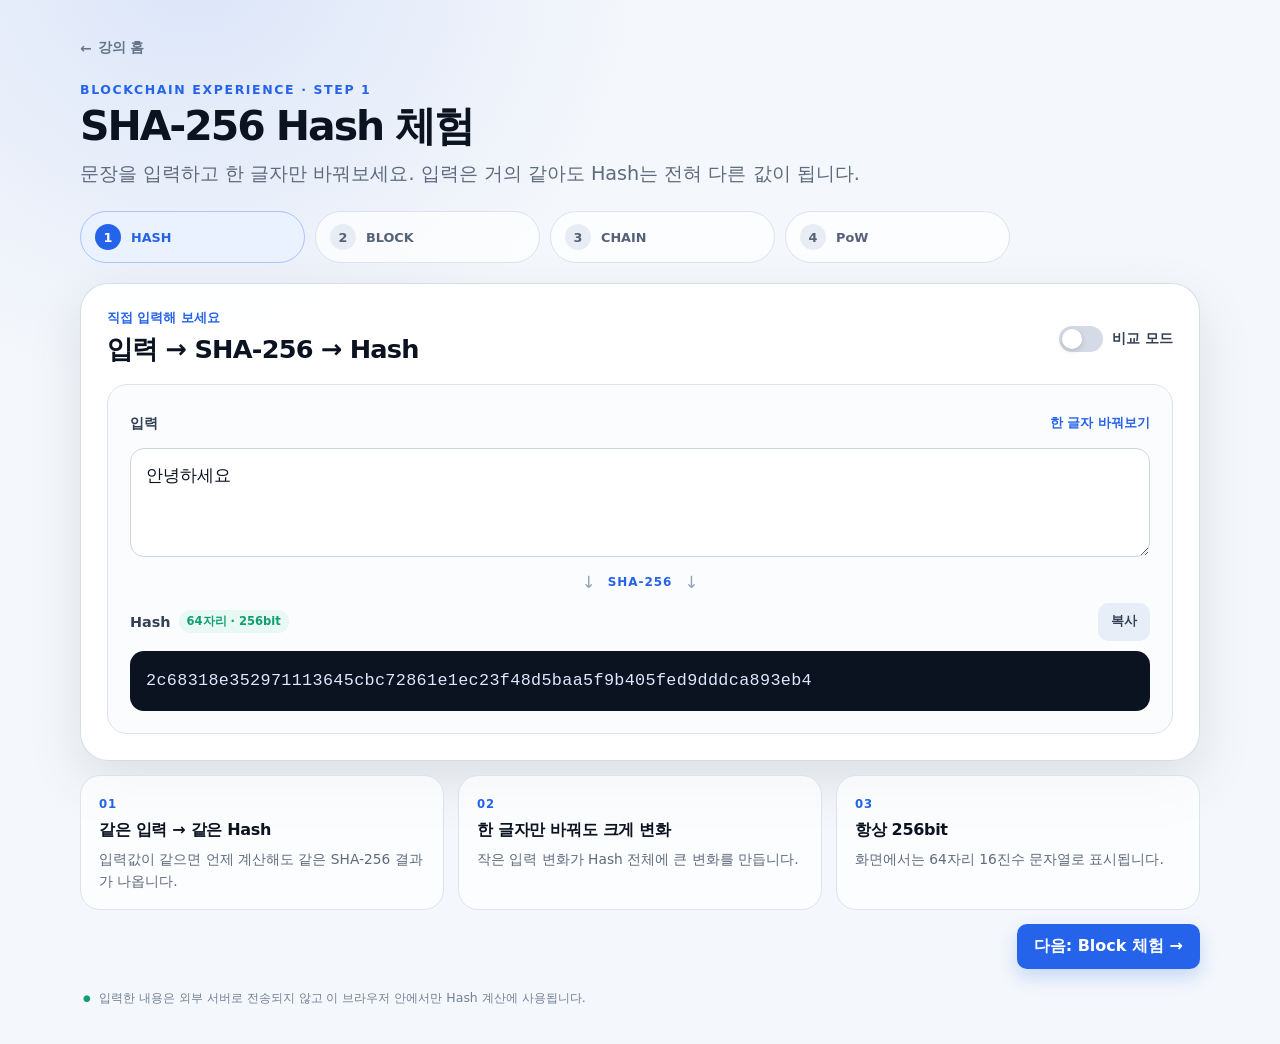
==== experience/index.html @ 09d344ed "강의 허브 초기 커밋 강의 현장에서 QR로 접속하는 인터랙티브 강의 허브.  - Home: Hero + 직접 체험하기 / 강의자료 보기 + 오늘의 핵심 질문 3개 - experie" ====
<!doctype html>
<html lang="ko">
<head>
  <meta charset="utf-8" />
  <meta name="viewport" content="width=device-width, initial-scale=1" />
  <meta name="theme-color" content="#0b1220" />
  <title>블록체인 체험 · Hash, Block, Chain, Proof of Work</title>
  <meta name="description" content="SHA-256 Hash, Block, Chain, Proof of Work를 직접 조작하며 블록체인의 핵심 개념을 체험하는 강의용 도구" />
  <link rel="stylesheet" href="./styles.css" />
</head>
<body>
  <main class="page-shell">
    <a class="home-link" href="../index.html">
      <span aria-hidden="true">←</span> 강의 홈
    </a>

    <header class="hero">
      <div id="heroEyebrow" class="eyebrow">BLOCKCHAIN EXPERIENCE · STEP 2</div>
      <h1 id="heroTitle">Block 체험</h1>
      <p id="heroCopy" class="hero-copy">여러 기록을 하나의 Block으로 묶어봅니다. 거래 한 건만 바꿔도 Block Hash 전체가 달라집니다.</p>

      <nav class="learning-path" aria-label="블록체인 체험 단계">
        <button class="step available" type="button" data-step="hash" aria-label="1단계 Hash 체험으로 이동">
          <span>1</span><strong>HASH</strong>
        </button>
        <button class="step active available" type="button" data-step="block" aria-current="step" aria-label="2단계 Block 체험">
          <span>2</span><strong>BLOCK</strong>
        </button>
        <button class="step available" type="button" data-step="chain" aria-label="3단계 Chain 체험으로 이동"><span>3</span><strong>CHAIN</strong></button>
        <button class="step available" type="button" data-step="pow" aria-label="4단계 Proof of Work 체험으로 이동"><span>4</span><strong>PoW</strong></button>
      </nav>
    </header>

    <section id="hashExperience" class="experience hidden" aria-hidden="true">
      <section class="tool-card" aria-labelledby="hash-tool-title">
        <div class="tool-toolbar">
          <div>
            <p class="section-kicker">직접 입력해 보세요</p>
            <h2 id="hash-tool-title">입력 → SHA-256 → Hash</h2>
          </div>
          <label class="mode-toggle">
            <input id="compareToggle" type="checkbox" />
            <span class="toggle-ui" aria-hidden="true"></span>
            <span>비교 모드</span>
          </label>
        </div>

        <div id="singleMode" class="mode-panel">
          <article class="hash-panel">
            <div class="field-heading">
              <label for="inputA">입력</label>
              <button id="changeOneChar" class="text-button" type="button">한 글자 바꿔보기</button>
            </div>
            <textarea id="inputA" rows="3" spellcheck="false" autocomplete="off">안녕하세요</textarea>

            <div class="flow-arrow" aria-hidden="true">↓ <span>SHA-256</span> ↓</div>

            <div class="hash-heading">
              <div>
                <span class="label">Hash</span>
                <span class="length-badge">64자리 · 256bit</span>
              </div>
              <button class="copy-button" type="button" data-copy-target="hashA" aria-label="Hash 복사하기">복사</button>
            </div>
            <output id="hashA" class="hash-output" aria-live="polite"></output>
          </article>
        </div>

        <div id="compareMode" class="mode-panel hidden" aria-hidden="true">
          <div class="compare-grid">
            <article class="hash-panel compact-panel">
              <div class="field-heading"><label for="inputCompareA">입력 A</label></div>
              <textarea id="inputCompareA" rows="2" spellcheck="false" autocomplete="off">안녕하세요</textarea>
              <div class="hash-heading">
                <span class="label">Hash A</span>
                <button class="copy-button small" type="button" data-copy-target="hashCompareA">복사</button>
              </div>
              <output id="hashCompareA" class="hash-output small-output" aria-live="polite"></output>
            </article>

            <article class="hash-panel compact-panel">
              <div class="field-heading"><label for="inputCompareB">입력 B</label></div>
              <textarea id="inputCompareB" rows="2" spellcheck="false" autocomplete="off">안녕하세요!</textarea>
              <div class="hash-heading">
                <span class="label">Hash B</span>
                <button class="copy-button small" type="button" data-copy-target="hashCompareB">복사</button>
              </div>
              <output id="hashCompareB" class="hash-output small-output" aria-live="polite"></output>
            </article>
          </div>

          <div class="comparison-summary" aria-live="polite">
            <div class="summary-icon">≠</div>
            <div>
              <strong id="differenceTitle">Hash가 크게 달라졌습니다.</strong>
              <p id="differenceText">64자리 중 몇 자리가 달라졌는지 계산하고 있습니다.</p>
            </div>
          </div>
        </div>
      </section>

      <section class="lesson-grid" aria-label="Hash 핵심 포인트">
        <article>
          <span class="lesson-number">01</span>
          <h3>같은 입력 → 같은 Hash</h3>
          <p>입력값이 같으면 언제 계산해도 같은 SHA-256 결과가 나옵니다.</p>
        </article>
        <article>
          <span class="lesson-number">02</span>
          <h3>한 글자만 바꿔도 크게 변화</h3>
          <p>작은 입력 변화가 Hash 전체에 큰 변화를 만듭니다.</p>
        </article>
        <article>
          <span class="lesson-number">03</span>
          <h3>항상 256bit</h3>
          <p>화면에서는 64자리 16진수 문자열로 표시됩니다.</p>
        </article>
      </section>

      <div class="next-step-row">
        <button class="primary-button" type="button" data-step="block">다음: Block 체험 <span aria-hidden="true">→</span></button>
      </div>
    </section>

    <section id="blockExperience" class="experience" aria-hidden="false">
      <section class="tool-card block-tool" aria-labelledby="block-tool-title">
        <div class="tool-toolbar block-toolbar">
          <div>
            <p class="section-kicker">여러 기록이 하나의 묶음이 되는 것을 확인하세요</p>
            <h2 id="block-tool-title">여러 거래 기록 + Block 정보 → Block Hash</h2>
          </div>
          <button id="resetBlock" class="secondary-button" type="button">초기화</button>
        </div>

        <div class="block-layout">
          <article id="blockCard" class="block-card">
            <div class="block-card-header">
              <div>
                <span class="block-label">BLOCK</span>
                <h3>Block #1</h3>
              </div>
              <div id="blockChangeBadge" class="state-badge stable" aria-live="polite">현재 상태</div>
            </div>

            <div class="block-definition">
              <strong>이 네모 전체가 하나의 Block입니다.</strong>
              <span>여러 기록과 Block 정보가 한 묶음으로 들어 있습니다.</span>
            </div>

            <div class="block-section-heading">
              <div>
                <span class="block-section-kicker">DATA</span>
                <h4>이 Block에 포함된 거래 3건</h4>
              </div>
              <button id="changeAmount" class="text-button" type="button">3번 거래 1원 바꿔보기</button>
            </div>

            <div class="transaction-list" aria-label="Block에 포함된 거래 기록">
              <div class="transaction-row" data-transaction="1">
                <span class="transaction-index">01</span>
                <div class="transaction-route"><strong>철수</strong><span aria-hidden="true">→</span><strong>영희</strong></div>
                <label class="amount-field"><span class="sr-only">1번 거래 금액</span><input id="amount1" type="number" inputmode="numeric" min="0" step="1" value="10000" /><span>원</span></label>
              </div>
              <div class="transaction-row" data-transaction="2">
                <span class="transaction-index">02</span>
                <div class="transaction-route"><strong>영희</strong><span aria-hidden="true">→</span><strong>민수</strong></div>
                <label class="amount-field"><span class="sr-only">2번 거래 금액</span><input id="amount2" type="number" inputmode="numeric" min="0" step="1" value="3000" /><span>원</span></label>
              </div>
              <div class="transaction-row focus-transaction" data-transaction="3">
                <span class="transaction-index">03</span>
                <div class="transaction-route"><strong>민수</strong><span aria-hidden="true">→</span><strong>철수</strong></div>
                <label class="amount-field"><span class="sr-only">3번 거래 금액</span><input id="amount3" type="number" inputmode="numeric" min="0" step="1" value="5000" /><span>원</span></label>
              </div>
            </div>

            <div class="block-divider"><span>Block 정보</span></div>

            <div class="block-meta-grid">
              <div class="block-field">
                <span class="block-field-label">Previous Hash</span>
                <code id="previousHash" class="block-value mono">0000000000000000000000000000000000000000000000000000000000000000</code>
                <span class="field-help">첫 번째 Block이므로 실습에서는 0으로 표시합니다.</span>
              </div>
              <div class="block-field nonce-field">
                <span class="block-field-label">Nonce</span>
                <code id="blockNonce" class="block-value">0</code>
                <span class="field-help">지금은 0. PoW 단계에서 직접 바꿉니다.</span>
              </div>
            </div>
          </article>

          <div class="block-hash-side">
            <div class="block-flow" aria-hidden="true">
              <span class="flow-line"></span>
              <span class="flow-chip">SHA-256</span>
              <span class="flow-arrow-right">→</span>
            </div>

            <article class="result-card">
              <div class="hash-heading">
                <div>
                  <span class="label">Block Hash</span>
                  <span class="length-badge">64자리 · 256bit</span>
                </div>
                <button class="copy-button" type="button" data-copy-target="blockHash">복사</button>
              </div>
              <output id="blockHash" class="hash-output block-hash-output" aria-live="polite"></output>

              <div id="blockInsight" class="block-insight" aria-live="polite">
                <div class="insight-icon">✓</div>
                <div>
                  <strong>세 거래를 포함한 Block 전체의 지문입니다.</strong>
                  <p>거래 하나의 금액만 바꿔도 이 값이 즉시 달라집니다.</p>
                </div>
              </div>
            </article>
          </div>
        </div>
      </section>

      <section class="lesson-grid block-lessons" aria-label="Block 핵심 포인트">
        <article>
          <span class="lesson-number">01</span>
          <h3>여러 기록을 하나로 묶는다</h3>
          <p>하나의 Block에는 한 건이 아니라 여러 거래 기록이 함께 들어갈 수 있습니다.</p>
        </article>
        <article>
          <span class="lesson-number">02</span>
          <h3>묶음 전체에 하나의 Hash</h3>
          <p>거래 기록들과 Previous Hash, Nonce를 함께 묶어 하나의 Block Hash를 계산합니다.</p>
        </article>
        <article>
          <span class="lesson-number">03</span>
          <h3>한 건만 바뀌어도 전체가 변화</h3>
          <p>3번 거래를 5,000원에서 5,001원으로 바꾸면 Block Hash 전체가 달라집니다.</p>
        </article>
      </section>

      <aside class="bridge-note bridge-action">
        <div class="bridge-icon" aria-hidden="true">↗</div>
        <div>
          <strong>다음 Block이 이 Hash를 기억하면?</strong>
          <p>Block과 Block이 연결되어 Chain이 됩니다.</p>
        </div>
        <button class="primary-button" type="button" data-step="chain">다음: Chain 체험 →</button>
      </aside>
    </section>

    <section id="chainExperience" class="experience hidden" aria-hidden="true">
      <section class="tool-card chain-tool" aria-labelledby="chain-tool-title">
        <div class="tool-toolbar chain-toolbar">
          <div>
            <p class="section-kicker">Hash가 Block과 Block을 연결하는 모습을 확인하세요</p>
            <h2 id="chain-tool-title">Block Hash → 다음 Block의 Previous Hash</h2>
          </div>
          <button id="resetChain" class="secondary-button" type="button">초기화</button>
        </div>

        <div id="chainStatus" class="chain-status valid" aria-live="polite">
          <div class="chain-status-icon">✓</div>
          <div>
            <strong>정상 Chain입니다.</strong>
            <p>각 Block이 바로 앞 Block의 Hash를 정확히 기억하고 있습니다.</p>
          </div>
        </div>

        <div class="chain-formula" aria-label="Chain 연결 원리">
          <span>Block 1 Hash</span><b>=</b><span>Block 2 Previous Hash</span>
          <i>그리고</i>
          <span>Block 2 Hash</span><b>=</b><span>Block 3 Previous Hash</span>
        </div>

        <div class="chain-grid">
          <article id="chainBlock1" class="chain-block">
            <div class="chain-block-head">
              <div><span class="block-label">BLOCK</span><h3>Block #1</h3></div>
              <span id="chainBadge1" class="chain-badge ok">정상</span>
            </div>
            <div class="chain-data-title">거래 기록 <button id="changeChainAmount" class="text-button" type="button">1원 바꿔보기</button></div>
            <div class="chain-transactions">
              <div><span>철수 → 영희</span><strong>10,000원</strong></div>
              <div><span>영희 → 민수</span><strong>3,000원</strong></div>
              <div class="editable-chain-tx"><span>민수 → 철수</span><label><input id="chainAmount1" type="number" inputmode="numeric" min="0" step="1" value="5000" /><span>원</span></label></div>
            </div>
            <div class="chain-hash-field previous">
              <span>Previous Hash</span><code id="chainPrev1"></code>
            </div>
            <div class="chain-hash-field current">
              <span>Block Hash</span><code id="chainHash1"></code>
            </div>
          </article>

          <div id="chainLink12" class="chain-link ok" aria-live="polite">
            <span class="link-arrow">→</span>
            <strong>Hash를 기억</strong>
            <small id="chainLink12Text">일치</small>
          </div>

          <article id="chainBlock2" class="chain-block">
            <div class="chain-block-head">
              <div><span class="block-label">BLOCK</span><h3>Block #2</h3></div>
              <span id="chainBadge2" class="chain-badge ok">정상</span>
            </div>
            <div class="chain-data-title">거래 기록</div>
            <div class="chain-transactions">
              <div><span>영희 → 지수</span><strong>7,000원</strong></div>
              <div><span>준호 → 민수</span><strong>12,000원</strong></div>
              <div><span>철수 → 준호</span><strong>2,500원</strong></div>
            </div>
            <div class="chain-hash-field previous">
              <span>Previous Hash</span><code id="chainPrev2"></code>
            </div>
            <div class="chain-hash-field current">
              <span>Block Hash</span><code id="chainHash2"></code>
            </div>
          </article>

          <div id="chainLink23" class="chain-link ok" aria-live="polite">
            <span class="link-arrow">→</span>
            <strong>Hash를 기억</strong>
            <small id="chainLink23Text">일치</small>
          </div>

          <article id="chainBlock3" class="chain-block">
            <div class="chain-block-head">
              <div><span class="block-label">BLOCK</span><h3>Block #3</h3></div>
              <span id="chainBadge3" class="chain-badge ok">정상</span>
            </div>
            <div class="chain-data-title">거래 기록</div>
            <div class="chain-transactions">
              <div><span>지수 → 철수</span><strong>4,000원</strong></div>
              <div><span>민수 → 영희</span><strong>6,500원</strong></div>
              <div><span>준호 → 지수</span><strong>8,000원</strong></div>
            </div>
            <div class="chain-hash-field previous">
              <span>Previous Hash</span><code id="chainPrev3"></code>
            </div>
            <div class="chain-hash-field current">
              <span>Block Hash</span><code id="chainHash3"></code>
            </div>
          </article>
        </div>

        <div class="chain-instruction">
          <span class="instruction-number">1</span>
          <p><strong>Block #1의 거래를 1원만 바꿔보세요.</strong> Block #1의 Hash는 즉시 달라지지만, Block #2가 기억하고 있는 Previous Hash는 예전 값 그대로입니다.</p>
        </div>
      </section>

      <section class="lesson-grid" aria-label="Chain 핵심 포인트">
        <article><span class="lesson-number">01</span><h3>앞 Block의 Hash를 기억</h3><p>다음 Block의 Previous Hash가 바로 앞 Block의 Hash를 가리킵니다.</p></article>
        <article><span class="lesson-number">02</span><h3>앞의 기록이 바뀌면 연결이 깨짐</h3><p>Block #1의 Hash가 달라지면 Block #2가 기억하던 값과 더 이상 일치하지 않습니다.</p></article>
        <article><span class="lesson-number">03</span><h3>그래서 Block + Chain</h3><p>Block들이 Hash를 이용해 앞뒤로 연결되어 있기 때문에 Blockchain이라고 부릅니다.</p></article>
      </section>

      <aside class="bridge-note bridge-action">
        <div class="bridge-icon" aria-hidden="true">↗</div>
        <div>
          <strong>이번에는 아무 Hash나 인정하지 않는다고 해봅시다.</strong>
          <p>정해진 조건을 만족하는 Hash를 찾을 때까지 Nonce를 바꾸며 계산하면 Proof of Work의 핵심을 체험할 수 있습니다.</p>
        </div>
        <button class="primary-button" type="button" data-step="pow">다음: PoW 체험 <span aria-hidden="true">→</span></button>
      </aside>
    </section>

    <section id="powExperience" class="experience hidden" aria-hidden="true">
      <section class="tool-card pow-tool" aria-labelledby="pow-tool-title">
        <div class="tool-toolbar pow-toolbar">
          <div>
            <p class="section-kicker">Nonce를 바꾸며 조건에 맞는 Hash를 찾아보세요</p>
            <h2 id="pow-tool-title">새 Block #4를 Mining</h2>
          </div>
          <button id="resetPow" class="secondary-button" type="button">초기화</button>
        </div>

        <section class="manual-mining" aria-labelledby="manual-mining-title">
          <div class="manual-mining-head">
            <div>
              <span class="substep-badge">STEP 4-A · 사람이 직접</span>
              <h3 id="manual-mining-title">Nonce를 직접 넣어 Hash를 찾아보세요</h3>
              <p>0~10,000 사이의 원하는 숫자를 입력해 보세요. 입력하는 순간 Hash가 바로 다시 계산됩니다.</p>
            </div>
          </div>

          <fieldset class="manual-difficulty-control">
            <legend>수동 Mining 난이도</legend>
            <label><input type="radio" name="manualDifficulty" value="1" checked><span><b>먼저 해보기</b><code>0</code></span></label>
            <label><input type="radio" name="manualDifficulty" value="2"><span><b>난이도 올리기</b><code>00</code></span></label>
            <p><strong>너무 쉽게 찾았다면 00으로 올려보세요.</strong> 앞의 0이 하나 늘면 평균적으로 약 16배 더 찾기 어려워집니다.</p>
          </fieldset>

          <div class="manual-mining-grid">
            <article id="manualPowBlockCard" class="manual-pow-card">
              <div class="chain-block-head">
                <div><span class="block-label">NEW BLOCK</span><h4>Block #4</h4></div>
                <span id="manualPowBadge" class="chain-badge changed">찾는 중</span>
              </div>
              <div class="manual-data-summary">
                <span>거래 기록은 그대로</span>
                <strong>Nonce만 바꿉니다</strong>
              </div>
              <div class="chain-transactions pow-transactions">
                <div><span>철수 → 지수</span><strong>9,000원</strong></div>
                <div><span>영희 → 준호</span><strong>4,500원</strong></div>
                <div><span>민수 → 철수</span><strong>3,000원</strong></div>
              </div>
              <div class="pow-field">
                <span>Previous Hash <small>Block #3의 Hash</small></span>
                <code id="manualPowPreviousHash"></code>
              </div>
            </article>

            <section class="manual-pow-result" aria-label="수동 Mining 결과">
              <div class="manual-target-row">
                <span>목표</span>
                <strong>Hash가 <code id="manualPowTarget">0…</code>으로 시작</strong>
              </div>
              <label class="manual-nonce-field" for="manualNonce">
                <span>Nonce를 직접 입력하세요</span>
                <input id="manualNonce" type="text" inputmode="numeric" pattern="[0-9]*" maxlength="5" value="0" autocomplete="off" aria-describedby="manualNonceHelp" />
                <small id="manualNonceHelp">정답 공식은 없습니다. 0~10,000 사이에서 마음에 드는 숫자를 직접 입력해 보세요.</small>
              </label>
              <div class="hash-heading pow-hash-heading">
                <div>
                  <span class="label">현재 Block Hash</span>
                  <span id="manualPowHashState" class="length-badge pending">조건 불충족</span>
                </div>
              </div>
              <output id="manualPowHash" class="hash-output pow-hash-output" aria-live="polite"></output>
              <div id="manualPowStatus" class="manual-pow-status idle" aria-live="polite">
                <span class="manual-status-icon">?</span>
                <div><strong>다른 Nonce도 넣어보세요.</strong><p>Hash의 첫 글자가 목표와 같은지 확인합니다.</p></div>
              </div>
            </section>
          </div>
        </section>

        <div class="manual-to-auto">
          <span aria-hidden="true">↓</span>
          <div><strong>방금 여러분이 한 일을 컴퓨터에게 시켜봅시다.</strong><p>컴퓨터는 Nonce를 0, 1, 2, 3… 자동으로 바꾸면서 훨씬 빠르게 반복 계산합니다.</p></div>
        </div>

        <section class="auto-mining" aria-labelledby="auto-mining-title">
          <div class="auto-mining-head">
            <span class="substep-badge">STEP 4-B · 컴퓨터가 자동으로</span>
            <h3 id="auto-mining-title">자동 Mining</h3>
          </div>

          <div class="pow-goal">
            <div class="pow-goal-icon" aria-hidden="true">◎</div>
            <div>
              <span>이번 실습의 목표</span>
              <strong>Block Hash가 <code id="powGoalPrefix">000</code>으로 시작하게 만들기</strong>
            </div>
          </div>

          <fieldset class="difficulty-control">
            <legend>자동 Mining 난이도</legend>
            <label><input type="radio" name="powDifficulty" value="2"><span><b>쉬움</b><code>00</code></span></label>
            <label><input type="radio" name="powDifficulty" value="3" checked><span><b>기본</b><code>000</code></span></label>
            <label><input type="radio" name="powDifficulty" value="4"><span><b>어려움</b><code>0000</code></span></label>
            <p>앞의 0이 하나 늘면, 정답을 찾기까지 필요한 계산은 <strong>평균적으로 약 16배</strong> 늘어납니다.</p>
          </fieldset>

          <div class="pow-layout">
          <article id="powBlockCard" class="pow-block-card">
            <div class="chain-block-head">
              <div><span class="block-label">NEW BLOCK</span><h3>Block #4</h3></div>
              <span id="powBlockBadge" class="chain-badge changed">아직 미완성</span>
            </div>

            <div class="chain-data-title">거래 기록</div>
            <div class="chain-transactions pow-transactions">
              <div><span>철수 → 지수</span><strong>9,000원</strong></div>
              <div><span>영희 → 준호</span><strong>4,500원</strong></div>
              <div><span>민수 → 철수</span><strong>3,000원</strong></div>
            </div>

            <div class="pow-block-fields">
              <div class="pow-field">
                <span>Previous Hash <small>Block #3의 Hash</small></span>
                <code id="powPreviousHash"></code>
              </div>
              <div class="pow-field nonce-live">
                <span>Nonce</span>
                <output id="powNonce">0</output>
                <small>0 → 1 → 2 → 3 → …</small>
              </div>
            </div>
          </article>

          <section class="pow-result" aria-label="Mining 결과">
            <div class="pow-target-row">
              <span>찾아야 할 Hash</span>
              <code id="powTarget">000…</code>
            </div>

            <div class="hash-heading pow-hash-heading">
              <div>
                <span class="label">현재 Block Hash</span>
                <span id="powHashState" class="length-badge pending">조건 확인 중</span>
              </div>
              <button class="copy-button" type="button" data-copy-target="powHash">복사</button>
            </div>
            <output id="powHash" class="hash-output pow-hash-output" aria-live="polite"></output>

            <div class="pow-stats" aria-live="polite">
              <div><span>시도 횟수</span><strong id="powAttempts">0</strong></div>
              <div><span>소요 시간</span><strong id="powElapsed">0.00초</strong></div>
            </div>

            <button id="mineButton" class="mine-button" type="button">Mining 시작</button>
            <div id="powStatus" class="pow-status idle" aria-live="polite">
              <span class="pow-status-icon">→</span>
              <div><strong>아직 Mining을 시작하지 않았습니다.</strong><p>버튼을 누르면 Nonce를 하나씩 바꾸며 SHA-256을 반복 계산합니다.</p></div>
            </div>
          </section>
        </div>
        </section>
      </section>

      <section class="lesson-grid" aria-label="Proof of Work 핵심 포인트">
        <article><span class="lesson-number">01</span><h3>Nonce를 계속 바꿔 계산</h3><p>데이터는 그대로 두고 Nonce만 0, 1, 2… 바꾸면서 새로운 Hash를 만들어 봅니다.</p></article>
        <article><span class="lesson-number">02</span><h3>조건을 만족할 때까지 반복</h3><p>Hash가 우연히 목표 조건으로 시작할 때까지 여러 번 계산해야 합니다.</p></article>
        <article><span class="lesson-number">03</span><h3>어려울수록 더 많은 계산</h3><p>조건이 어려워지면 평균 시도 횟수가 급격히 늘어 PoW에서 컴퓨팅 파워가 중요해집니다.</p></article>
      </section>

      <aside class="completion-note">
        <span aria-hidden="true">✓</span>
        <div><strong>HASH → BLOCK → CHAIN → Proof of Work</strong><p>이제 네 단계를 직접 조작하며 블록체인의 핵심 구조를 한 흐름으로 체험했습니다.</p></div>
      </aside>
    </section>

    <footer class="privacy-note">
      <span aria-hidden="true">●</span>
      입력한 내용은 외부 서버로 전송되지 않고 이 브라우저 안에서만 Hash 계산에 사용됩니다.
    </footer>
  </main>

  <div id="toast" class="toast" role="status" aria-live="polite">Hash를 복사했습니다.</div>
  <script src="./app.js"></script>
</body>
</html>
---- experience/styles.css ----
:root {
  color-scheme: light;
  --ink: #0b1220;
  --muted: #5e6a7d;
  --line: #dce3ee;
  --panel: #ffffff;
  --canvas: #f4f7fb;
  --primary: #2563eb;
  --primary-deep: #1d4ed8;
  --primary-soft: #eaf1ff;
  --success: #0f9f72;
  --success-soft: #e8f8f2;
  --warning: #c26a11;
  --warning-soft: #fff5e8;
  --shadow: 0 20px 55px rgba(11, 18, 32, 0.10);
  --radius-xl: 28px;
  --radius-lg: 20px;
  --radius-md: 14px;
}

* { box-sizing: border-box; }
html { -webkit-text-size-adjust: 100%; scroll-behavior: smooth; }
body {
  margin: 0;
  min-width: 320px;
  background:
    radial-gradient(circle at 15% -5%, rgba(37, 99, 235, .12), transparent 28rem),
    var(--canvas);
  color: var(--ink);
  font-family: Inter, Pretendard, "Noto Sans KR", system-ui, -apple-system, BlinkMacSystemFont, "Segoe UI", sans-serif;
}

button, textarea, input { font: inherit; }
button { -webkit-tap-highlight-color: transparent; }
button:focus-visible, textarea:focus-visible { outline: 3px solid rgba(37, 99, 235, .25); outline-offset: 2px; }

.page-shell {
  width: min(1120px, calc(100% - 40px));
  margin: 0 auto;
  padding: 28px 0 36px;
}

/* 체험 중에는 학습 흐름이 우선이므로 조용하게 둔다. */
.home-link {
  display: inline-flex;
  align-items: center;
  gap: 6px;
  min-height: 40px;
  margin-bottom: 14px;
  padding: 8px 12px 8px 0;
  border-radius: 8px;
  color: #64748b;
  font-size: .86rem;
  font-weight: 800;
  text-decoration: none;
  transition: color .15s ease;
}
.home-link:hover { color: var(--primary); }
.home-link:focus-visible { outline: 3px solid rgba(37, 99, 235, .25); outline-offset: 2px; }

.hero { max-width: 930px; margin-bottom: 20px; }
.eyebrow {
  color: var(--primary);
  font-size: .78rem;
  font-weight: 800;
  letter-spacing: .13em;
}

/* 체험은 조작하는 작업 화면이므로 Home보다 제목을 작게 잡아
   도구 영역에 세로 공간을 넘긴다. */
h1 {
  margin: 8px 0 10px;
  font-size: clamp(1.9rem, 3.2vw, 2.8rem);
  line-height: 1.06;
  letter-spacing: -.05em;
}

.hero-copy {
  max-width: 780px;
  margin: 0;
  color: var(--muted);
  font-size: clamp(1rem, 1.7vw, 1.2rem);
  line-height: 1.7;
}

.learning-path {
  display: grid;
  grid-template-columns: repeat(4, minmax(0, 1fr));
  gap: 10px;
  margin-top: 20px;
}

.step {
  min-width: 0;
  display: flex;
  align-items: center;
  gap: 10px;
  padding: 12px 14px;
  border: 1px solid var(--line);
  border-radius: 999px;
  background: rgba(255, 255, 255, .72);
  color: #8792a4;
  font-size: .8rem;
  text-align: left;
}
button.step { cursor: pointer; }
button.step:hover { border-color: #b9c9e4; background: #fff; }

.step span {
  display: grid;
  width: 26px;
  height: 26px;
  flex: 0 0 26px;
  place-items: center;
  border-radius: 50%;
  background: #e8edf5;
  font-weight: 800;
}

.step strong { overflow: hidden; text-overflow: ellipsis; }
.step.available { color: #546176; }
.step.active { border-color: #a9c5ff; color: var(--primary); background: var(--primary-soft); }
.step.active span { color: #fff; background: var(--primary); }
.step.locked { opacity: .66; }

.experience.hidden { display: none; }

.tool-card {
  padding: clamp(18px, 2.2vw, 26px);
  border: 1px solid rgba(203, 213, 225, .8);
  border-radius: var(--radius-xl);
  background: rgba(255, 255, 255, .94);
  box-shadow: var(--shadow);
}

.tool-toolbar {
  display: flex;
  align-items: center;
  justify-content: space-between;
  gap: 18px;
  margin-bottom: 17px;
}

.section-kicker { margin: 0 0 5px; color: var(--primary); font-size: .8rem; font-weight: 800; }
h2 { margin: 0; font-size: clamp(1.25rem, 2vw, 1.7rem); letter-spacing: -.03em; }

.mode-toggle { display: inline-flex; align-items: center; gap: 9px; cursor: pointer; color: #344054; font-size: .9rem; font-weight: 700; user-select: none; }
.mode-toggle input { position: absolute; opacity: 0; pointer-events: none; }
.toggle-ui { width: 44px; height: 26px; padding: 3px; border-radius: 999px; background: #d4dbe6; transition: .2s ease; }
.toggle-ui::after { content: ""; display: block; width: 20px; height: 20px; border-radius: 50%; background: #fff; box-shadow: 0 2px 6px rgba(0,0,0,.16); transition: .2s ease; }
.mode-toggle input:checked + .toggle-ui { background: var(--primary); }
.mode-toggle input:checked + .toggle-ui::after { transform: translateX(18px); }
.mode-toggle input:focus-visible + .toggle-ui { outline: 3px solid rgba(37, 99, 235, .24); outline-offset: 2px; }

.mode-panel.hidden { display: none; }
.hash-panel { padding: clamp(16px, 1.9vw, 22px); border: 1px solid var(--line); border-radius: var(--radius-lg); background: #fbfcfe; }
.compact-panel { min-width: 0; }

.field-heading, .hash-heading { display: flex; align-items: center; justify-content: space-between; gap: 12px; }
.field-heading label, .label, .block-field-label { font-size: .9rem; font-weight: 800; color: #334155; }
.text-button { border: 0; background: transparent; color: var(--primary); font-size: .83rem; font-weight: 800; cursor: pointer; padding: 7px 0; }
.text-button:hover { text-decoration: underline; }

textarea {
  width: 100%;
  min-height: 84px;
  margin-top: 9px;
  padding: 13px 15px;
  resize: vertical;
  border: 1.5px solid #cbd5e1;
  border-radius: var(--radius-md);
  outline: none;
  background: #fff;
  color: var(--ink);
  font-size: 1.05rem;
  line-height: 1.6;
  transition: border-color .15s ease, box-shadow .15s ease;
}
.compact-panel textarea { min-height: 76px; }
textarea:focus { border-color: var(--primary); box-shadow: 0 0 0 4px rgba(37, 99, 235, .10); }

.flow-arrow { display: flex; align-items: center; justify-content: center; gap: 12px; padding: 11px 0; color: #94a3b8; font-size: 1.05rem; }
.flow-arrow span { color: var(--primary); font-size: .75rem; font-weight: 900; letter-spacing: .08em; }

.hash-heading { margin-bottom: 10px; }
.hash-heading > div { display: flex; align-items: center; gap: 8px; flex-wrap: wrap; }
.length-badge { padding: 4px 8px; border-radius: 999px; background: var(--success-soft); color: var(--success); font-size: .72rem; font-weight: 800; }
.copy-button, .secondary-button, .primary-button {
  border: 0;
  border-radius: 10px;
  font-weight: 800;
  cursor: pointer;
  transition: transform .15s ease, background .15s ease, box-shadow .15s ease;
}
.copy-button { min-height: 38px; padding: 8px 13px; background: #e8eef8; color: #344054; font-size: .8rem; }
.copy-button:hover { background: #dfe7f3; }
.copy-button.small { min-height: 34px; padding: 6px 11px; }
.copy-button:active, .secondary-button:active, .primary-button:active { transform: translateY(1px); }

.hash-output {
  display: block;
  min-height: 60px;
  padding: 15px 16px;
  overflow-wrap: anywhere;
  border-radius: var(--radius-md);
  background: #0b1220;
  color: #dce8ff;
  font-family: "SFMono-Regular", Consolas, "Liberation Mono", Menlo, monospace;
  font-size: clamp(.88rem, 1.6vw, 1.05rem);
  line-height: 1.8;
  letter-spacing: .02em;
}
/* 비교 모드는 폭이 절반이라 Hash가 여러 줄로 감긴다. 최소 높이를 따로 둔다. */
.small-output { min-height: 92px; font-size: .9rem; }

.compare-grid { display: grid; grid-template-columns: repeat(2, minmax(0, 1fr)); gap: 16px; }
.comparison-summary {
  display: flex;
  align-items: center;
  gap: 14px;
  margin-top: 16px;
  padding: 16px 18px;
  border: 1px solid #b9d8cd;
  border-radius: var(--radius-md);
  background: var(--success-soft);
}
.summary-icon { display: grid; width: 38px; height: 38px; flex: 0 0 38px; place-items: center; border-radius: 50%; background: #fff; color: var(--success); font-size: 1.25rem; font-weight: 900; }
.comparison-summary strong { font-size: .95rem; }
.comparison-summary p { margin: 3px 0 0; color: #4d675e; font-size: .83rem; line-height: 1.5; }
.comparison-summary.same { border-color: #cbd5e1; background: #f1f5f9; }
.comparison-summary.same .summary-icon { color: #64748b; }
.comparison-summary.same p { color: #64748b; }

.lesson-grid { display: grid; grid-template-columns: repeat(3, minmax(0, 1fr)); gap: 14px; margin-top: 14px; }
.lesson-grid article { padding: 17px 18px; border: 1px solid var(--line); border-radius: var(--radius-lg); background: rgba(255,255,255,.72); }
.lesson-number { color: var(--primary); font-size: .73rem; font-weight: 900; letter-spacing: .08em; }
.lesson-grid h3 { margin: 8px 0 7px; font-size: 1rem; letter-spacing: -.02em; }
.lesson-grid p { margin: 0; color: var(--muted); font-size: .86rem; line-height: 1.6; }

.next-step-row { display: flex; justify-content: flex-end; margin-top: 14px; }
.primary-button { padding: 12px 17px; background: var(--primary); color: #fff; box-shadow: 0 8px 18px rgba(37, 99, 235, .22); }
.primary-button:hover { background: var(--primary-deep); }
.secondary-button { padding: 10px 14px; background: #eef2f7; color: #475569; }
.secondary-button:hover { background: #e3e9f1; }

/* STEP 2: Block */
.block-tool { overflow: hidden; }
.block-layout {
  display: grid;
  grid-template-columns: minmax(0, 1.28fr) minmax(330px, .72fr);
  gap: 22px;
  align-items: stretch;
}

.block-card {
  position: relative;
  padding: clamp(19px, 2.6vw, 28px);
  border: 1.5px solid #b9c8dd;
  border-radius: 22px;
  background: linear-gradient(180deg, #fbfdff 0%, #f6f9fd 100%);
  transition: border-color .2s ease, box-shadow .2s ease;
}
.block-card.changed {
  border-color: #e4a75f;
  box-shadow: 0 0 0 4px rgba(194, 106, 17, .08);
}

.block-card-header { display: flex; align-items: flex-start; justify-content: space-between; gap: 16px; margin-bottom: 21px; }
.block-label { color: var(--primary); font-size: .68rem; font-weight: 900; letter-spacing: .13em; }
.block-card h3 { margin: 4px 0 0; font-size: clamp(1.55rem, 2.6vw, 2.1rem); letter-spacing: -.04em; }
.state-badge { padding: 6px 10px; border-radius: 999px; font-size: .74rem; font-weight: 800; white-space: nowrap; }
.state-badge.stable { background: var(--success-soft); color: var(--success); }
.state-badge.changed { background: var(--warning-soft); color: var(--warning); }

.block-fields { display: grid; gap: 13px; }
.block-field {
  min-width: 0;
  padding: 14px 15px;
  border: 1px solid #d9e2ee;
  border-radius: 14px;
  background: rgba(255,255,255,.86);
}
.block-field.editable-field { padding: 15px; border-color: #c8d5e6; }
.block-field textarea { min-height: 96px; margin-top: 9px; }
.block-value { display: block; margin-top: 8px; color: #132036; font-size: .94rem; font-weight: 750; line-height: 1.55; overflow-wrap: anywhere; }
.block-value.mono { font-family: "SFMono-Regular", Consolas, "Liberation Mono", Menlo, monospace; font-size: .82rem; font-weight: 600; color: #44546a; }
.field-help { display: block; margin-top: 7px; color: #7b8799; font-size: .74rem; line-height: 1.5; }
.mini-fields { display: grid; grid-template-columns: repeat(2, minmax(0, 1fr)); gap: 13px; }
.mini-fields .block-value { font-size: 1.08rem; }

.block-hash-side { min-width: 0; display: grid; grid-template-columns: auto minmax(0, 1fr); gap: 13px; align-items: center; }
.block-flow { display: flex; flex-direction: column; align-items: center; justify-content: center; color: #9aa8ba; }
.flow-line { width: 1px; height: 38px; background: #cbd5e1; }
.flow-chip { margin: 8px 0; padding: 6px 7px; border-radius: 7px; background: var(--primary-soft); color: var(--primary); font-size: .66rem; font-weight: 900; letter-spacing: .06em; writing-mode: vertical-rl; transform: rotate(180deg); }
.flow-arrow-right { font-size: 1.4rem; color: var(--primary); }

.result-card {
  min-width: 0;
  display: flex;
  flex-direction: column;
  justify-content: center;
  padding: 20px;
  border: 1px solid #cdd8e8;
  border-radius: 20px;
  background: #fff;
}
.block-hash-output { min-height: 148px; display: flex; align-items: center; }
.block-hash-output.flash { animation: hashFlash .45s ease; }
@keyframes hashFlash {
  0% { box-shadow: inset 0 0 0 999px rgba(37, 99, 235, .17); }
  100% { box-shadow: inset 0 0 0 999px rgba(37, 99, 235, 0); }
}
.block-insight {
  display: flex;
  gap: 11px;
  margin-top: 14px;
  padding: 13px 14px;
  border-radius: 13px;
  background: var(--success-soft);
  color: #345d50;
}
.block-insight.changed { background: var(--warning-soft); color: #78502a; }
.insight-icon { display: grid; width: 28px; height: 28px; flex: 0 0 28px; place-items: center; border-radius: 50%; background: #fff; color: var(--success); font-weight: 900; }
.block-insight.changed .insight-icon { color: var(--warning); }
.block-insight strong { display: block; color: #223b33; font-size: .86rem; line-height: 1.4; }
.block-insight.changed strong { color: #67421f; }
.block-insight p { margin: 3px 0 0; font-size: .76rem; line-height: 1.5; }

.bridge-note {
  display: flex;
  align-items: flex-start;
  gap: 14px;
  margin-top: 18px;
  padding: 18px 20px;
  border: 1px dashed #a9bdd8;
  border-radius: var(--radius-lg);
  background: rgba(234, 241, 255, .58);
}
.bridge-icon { display: grid; width: 36px; height: 36px; flex: 0 0 36px; place-items: center; border-radius: 50%; background: #fff; color: var(--primary); font-weight: 900; }
.bridge-note strong { font-size: .94rem; }
.bridge-note p { margin: 4px 0 0; color: #5d6d83; font-size: .84rem; line-height: 1.6; }

.privacy-note { display: flex; align-items: center; gap: 8px; margin: 20px 3px 0; color: #738095; font-size: .78rem; line-height: 1.5; }
.privacy-note span { color: var(--success); font-size: .55rem; }

.toast {
  position: fixed;
  left: 50%;
  bottom: 24px;
  z-index: 20;
  transform: translate(-50%, 16px);
  padding: 11px 15px;
  border-radius: 10px;
  background: #111827;
  color: #fff;
  font-size: .84rem;
  opacity: 0;
  pointer-events: none;
  transition: .2s ease;
  box-shadow: 0 12px 30px rgba(0,0,0,.22);
}
.toast.show { opacity: 1; transform: translate(-50%, 0); }

@media (max-width: 900px) {
  .block-layout { grid-template-columns: 1fr; }
  .block-hash-side { grid-template-columns: 1fr; gap: 10px; }
  .block-flow { flex-direction: row; min-height: 30px; }
  .flow-line { width: 36px; height: 1px; }
  .flow-chip { margin: 0 8px; writing-mode: horizontal-tb; transform: none; }
  .flow-arrow-right { transform: rotate(90deg); }
  .block-hash-output { min-height: 104px; }
}

@media (max-width: 760px) {
  .page-shell { width: min(100% - 24px, 1120px); padding-top: 14px; }
  .home-link { margin-bottom: 8px; }
  .learning-path { grid-template-columns: repeat(4, max-content); overflow-x: auto; padding-bottom: 3px; scrollbar-width: none; }
  .learning-path::-webkit-scrollbar { display: none; }
  .step { padding: 9px 11px; }
  .step span { width: 23px; height: 23px; flex-basis: 23px; }
  .tool-toolbar { align-items: flex-start; }
  .compare-grid, .lesson-grid { grid-template-columns: 1fr; }
  .small-output { min-height: 94px; }
}

@media (max-width: 520px) {
  h1 { font-size: 2.2rem; }
  .hero-copy { font-size: .96rem; }
  .tool-card { border-radius: 22px; }
  .tool-toolbar { flex-direction: column; gap: 15px; }
  .mode-toggle, .block-toolbar .secondary-button { align-self: flex-end; }
  .hash-panel { padding: 16px; }
  textarea { min-height: 104px; font-size: 1rem; }
  .hash-output { min-height: 112px; padding: 15px; font-size: .84rem; line-height: 1.75; }
  .comparison-summary { align-items: flex-start; }
  .block-card { padding: 17px; }
  .block-card-header { align-items: center; }
  .mini-fields { grid-template-columns: 1fr 1fr; }
  .block-field { padding: 13px; }
  .block-field.editable-field { padding: 13px; }
  .block-value.mono { font-size: .76rem; }
  .result-card { padding: 16px; }
  .bridge-note { padding: 16px; }
  .next-step-row .primary-button { width: 100%; }
}

@media (prefers-reduced-motion: reduce) {
  *, *::before, *::after { scroll-behavior: auto !important; transition-duration: .001ms !important; animation-duration: .001ms !important; }
}

/* STEP 2 v2: 여러 거래를 하나의 Block으로 보여주는 교육용 UI */
.sr-only {
  position: absolute;
  width: 1px;
  height: 1px;
  padding: 0;
  margin: -1px;
  overflow: hidden;
  clip: rect(0, 0, 0, 0);
  white-space: nowrap;
  border: 0;
}

.block-definition {
  display: flex;
  flex-wrap: wrap;
  align-items: baseline;
  gap: 6px 10px;
  margin: -4px 0 20px;
  padding: 12px 14px;
  border-radius: 12px;
  background: var(--primary-soft);
  color: #4f6484;
  font-size: .8rem;
  line-height: 1.5;
}
.block-definition strong { color: var(--primary-deep); font-size: .86rem; }

.block-section-heading {
  display: flex;
  align-items: flex-end;
  justify-content: space-between;
  gap: 14px;
  margin-bottom: 10px;
}
.block-section-kicker {
  display: block;
  margin-bottom: 2px;
  color: var(--primary);
  font-size: .66rem;
  font-weight: 900;
  letter-spacing: .12em;
}
.block-section-heading h4 {
  margin: 0;
  font-size: 1rem;
  letter-spacing: -.02em;
}

.transaction-list {
  display: grid;
  gap: 8px;
}
.transaction-row {
  display: grid;
  grid-template-columns: 38px minmax(150px, 1fr) minmax(128px, .72fr);
  align-items: center;
  gap: 10px;
  min-width: 0;
  padding: 11px 12px;
  border: 1px solid #d9e2ee;
  border-radius: 13px;
  background: rgba(255,255,255,.92);
  transition: border-color .18s ease, background .18s ease, box-shadow .18s ease;
}
.transaction-row.focus-transaction { border-color: #c3d2e8; }
.transaction-row.changed {
  border-color: #e5ad68;
  background: #fffaf3;
  box-shadow: 0 0 0 3px rgba(194,106,17,.06);
}
.transaction-index {
  display: grid;
  width: 32px;
  height: 32px;
  place-items: center;
  border-radius: 9px;
  background: #eef3fa;
  color: #64748b;
  font-size: .72rem;
  font-weight: 900;
}
.transaction-row.changed .transaction-index {
  background: var(--warning-soft);
  color: var(--warning);
}
.transaction-route {
  display: flex;
  align-items: center;
  gap: 10px;
  min-width: 0;
  color: #233149;
  font-size: .9rem;
}
.transaction-route span { color: #91a0b5; }
.transaction-route strong { white-space: nowrap; }

.amount-field {
  display: flex;
  align-items: center;
  justify-content: flex-end;
  gap: 6px;
  min-width: 0;
  color: #475569;
  font-size: .85rem;
  font-weight: 700;
}
.amount-field input {
  width: 100%;
  min-width: 0;
  max-width: 120px;
  height: 40px;
  padding: 7px 10px;
  border: 1.5px solid #cbd5e1;
  border-radius: 9px;
  background: #fff;
  color: var(--ink);
  font-size: .95rem;
  font-weight: 800;
  text-align: right;
  font-variant-numeric: tabular-nums;
  outline: none;
}
.amount-field input:focus {
  border-color: var(--primary);
  box-shadow: 0 0 0 3px rgba(37,99,235,.10);
}

.block-divider {
  display: flex;
  align-items: center;
  gap: 10px;
  margin: 18px 0 10px;
  color: #7c899b;
  font-size: .72rem;
  font-weight: 900;
  letter-spacing: .05em;
}
.block-divider::before,
.block-divider::after {
  content: "";
  height: 1px;
  flex: 1;
  background: #dce4ef;
}
.block-meta-grid {
  display: grid;
  grid-template-columns: minmax(0, 1fr) minmax(150px, .32fr);
  gap: 10px;
}
.nonce-field .block-value { font-size: 1.08rem; }

@media (max-width: 760px) {
  .block-section-heading { align-items: flex-start; }
  .transaction-row { grid-template-columns: 34px minmax(115px, 1fr) minmax(110px, .7fr); }
  .transaction-route { gap: 7px; }
  .block-meta-grid { grid-template-columns: 1fr; }
}

@media (max-width: 520px) {
  .block-definition { align-items: flex-start; flex-direction: column; }
  .block-section-heading { flex-direction: column; gap: 3px; }
  .block-section-heading .text-button { align-self: flex-end; }
  .transaction-row {
    grid-template-columns: 32px minmax(0, 1fr);
    gap: 8px 9px;
    padding: 10px;
  }
  .transaction-index { grid-row: span 2; }
  .transaction-route { font-size: .86rem; }
  .amount-field { justify-content: flex-start; }
  .amount-field input { max-width: 132px; text-align: left; }
}

/* STEP 3: Chain */
.chain-toolbar { margin-bottom: 16px; }
.chain-status {
  display: flex;
  align-items: center;
  gap: 13px;
  margin-bottom: 16px;
  padding: 14px 16px;
  border: 1px solid #b9d8cd;
  border-radius: 14px;
  background: var(--success-soft);
  transition: .2s ease;
}
.chain-status.broken { border-color: #efc28f; background: var(--warning-soft); }
.chain-status-icon {
  display: grid;
  width: 34px;
  height: 34px;
  flex: 0 0 34px;
  place-items: center;
  border-radius: 50%;
  background: #fff;
  color: var(--success);
  font-weight: 900;
}
.chain-status.broken .chain-status-icon { color: var(--warning); }
.chain-status strong { font-size: .94rem; }
.chain-status p { margin: 2px 0 0; color: #557166; font-size: .8rem; line-height: 1.5; }
.chain-status.broken p { color: #795b3c; }

.chain-formula {
  display: flex;
  align-items: center;
  justify-content: center;
  gap: 8px;
  margin: 0 0 20px;
  padding: 10px 12px;
  border-radius: 12px;
  background: #f5f8fc;
  color: #5b6a7f;
  font-size: .76rem;
  font-weight: 800;
  text-align: center;
  flex-wrap: wrap;
}
.chain-formula span { padding: 5px 8px; border-radius: 7px; background: #fff; border: 1px solid #dfe7f1; }
.chain-formula b { color: var(--success); font-size: 1rem; }
.chain-formula i { margin: 0 3px; color: #99a5b6; font-style: normal; font-weight: 600; }

.chain-grid {
  display: grid;
  grid-template-columns: minmax(0, 1fr) 74px minmax(0, 1fr) 74px minmax(0, 1fr);
  gap: 10px;
  align-items: center;
}
.chain-block {
  min-width: 0;
  padding: 16px;
  border: 1.5px solid #b9c8dd;
  border-radius: 18px;
  background: linear-gradient(180deg, #fbfdff 0%, #f6f9fd 100%);
  transition: border-color .2s ease, box-shadow .2s ease, opacity .2s ease;
}
.chain-block.changed { border-color: #e1a45f; box-shadow: 0 0 0 4px rgba(194,106,17,.06); }
.chain-block.broken { border-color: #e49062; box-shadow: 0 0 0 4px rgba(194,80,17,.07); }
.chain-block.downstream { border-color: #e5b88a; opacity: .84; }
.chain-block-head { display: flex; justify-content: space-between; gap: 10px; align-items: flex-start; margin-bottom: 13px; }
.chain-block h3 { margin: 2px 0 0; font-size: 1.28rem; letter-spacing: -.03em; }
.chain-badge { padding: 5px 8px; border-radius: 999px; font-size: .68rem; font-weight: 900; white-space: nowrap; }
.chain-badge.ok { color: var(--success); background: var(--success-soft); }
.chain-badge.changed, .chain-badge.downstream { color: var(--warning); background: var(--warning-soft); }
.chain-badge.broken { color: #b45309; background: #ffedd5; }
.chain-data-title { display: flex; align-items: center; justify-content: space-between; min-height: 28px; color: #64748b; font-size: .7rem; font-weight: 900; letter-spacing: .06em; }
.chain-data-title .text-button { font-size: .72rem; padding: 3px 0; }
.chain-transactions { display: grid; gap: 5px; margin: 6px 0 12px; }
.chain-transactions > div { display: flex; align-items: center; justify-content: space-between; gap: 8px; min-width: 0; padding: 8px 9px; border: 1px solid #e1e7ef; border-radius: 9px; background: #fff; font-size: .75rem; }
.chain-transactions span { color: #59677c; white-space: nowrap; }
.chain-transactions strong { color: #1f2c40; font-size: .76rem; white-space: nowrap; }
.editable-chain-tx { border-color: #cdd9ea !important; }
.editable-chain-tx label { display: flex; align-items: center; gap: 3px; font-weight: 800; }
.editable-chain-tx input { width: 68px; height: 30px; padding: 3px 6px; border: 1.3px solid #cbd5e1; border-radius: 7px; text-align: right; font-size: .76rem; font-weight: 800; outline: none; }
.editable-chain-tx input:focus { border-color: var(--primary); box-shadow: 0 0 0 3px rgba(37,99,235,.09); }
.chain-hash-field { margin-top: 7px; padding: 9px 10px; border-radius: 9px; }
.chain-hash-field.previous { background: #f1f5f9; }
.chain-hash-field.current { background: #0b1220; }
.chain-hash-field > span { display: block; margin-bottom: 4px; color: #6c7a8f; font-size: .64rem; font-weight: 900; letter-spacing: .05em; }
.chain-hash-field.current > span { color: #8ca0be; }
.chain-hash-field code { display: block; overflow: hidden; color: #435168; font-family: "SFMono-Regular", Consolas, monospace; font-size: .7rem; font-weight: 700; text-overflow: ellipsis; white-space: nowrap; }
.chain-hash-field.current code { color: #dce8ff; }

.chain-link { display: flex; flex-direction: column; align-items: center; justify-content: center; gap: 3px; color: var(--success); text-align: center; transition: .2s ease; }
.chain-link .link-arrow { font-size: 2rem; line-height: 1; font-weight: 300; }
.chain-link strong { font-size: .66rem; white-space: nowrap; }
.chain-link small { max-width: 74px; color: #658276; font-size: .61rem; line-height: 1.25; }
.chain-link.broken { color: #c25d11; }
.chain-link.broken .link-arrow { transform: rotate(-8deg); }
.chain-link.broken small { color: #a15520; font-weight: 900; }
.chain-link.downstream { color: #c19a6f; opacity: .8; }
.chain-link.downstream small { color: #8c7357; }

.chain-instruction { display: flex; gap: 12px; align-items: flex-start; margin-top: 18px; padding: 14px 16px; border: 1px dashed #adc0dd; border-radius: 14px; background: #f7faff; }
.instruction-number { display: grid; width: 28px; height: 28px; flex: 0 0 28px; place-items: center; border-radius: 50%; background: var(--primary); color: #fff; font-size: .75rem; font-weight: 900; }
.chain-instruction p { margin: 2px 0 0; color: #596a82; font-size: .8rem; line-height: 1.6; }
.chain-instruction strong { color: #233551; }
.bridge-action { align-items: center; }
.bridge-action > div:nth-child(2) { flex: 1; }
.bridge-action .primary-button { flex: 0 0 auto; }

@media (max-width: 980px) {
  .chain-grid { grid-template-columns: 1fr; gap: 8px; }
  .chain-link { flex-direction: row; min-height: 32px; }
  .chain-link .link-arrow { transform: rotate(90deg); }
  .chain-link.broken .link-arrow { transform: rotate(82deg); }
  .chain-link strong { margin-left: 4px; }
  .chain-link small { max-width: none; }
}

@media (max-width: 620px) {
  .chain-formula { justify-content: flex-start; }
  .chain-formula i { width: 100%; text-align: center; }
  .chain-block { padding: 14px; }
  .chain-transactions > div { font-size: .72rem; }
  .chain-status { align-items: flex-start; }
  .bridge-action { align-items: flex-start; flex-wrap: wrap; }
  .bridge-action .primary-button { width: 100%; }
}

/* STEP 4: Proof of Work */
.pow-toolbar { margin-bottom: 16px; }
.pow-goal {
  display: flex;
  align-items: center;
  gap: 13px;
  margin-bottom: 14px;
  padding: 14px 16px;
  border: 1px solid #bfd0ed;
  border-radius: 14px;
  background: #f3f7ff;
}
.pow-goal-icon {
  display: grid;
  width: 38px;
  height: 38px;
  flex: 0 0 38px;
  place-items: center;
  border-radius: 50%;
  background: #fff;
  color: var(--primary);
  font-size: 1.1rem;
  font-weight: 900;
}
.pow-goal span { display: block; margin-bottom: 3px; color: #65758e; font-size: .72rem; font-weight: 800; }
.pow-goal strong { color: #21324d; font-size: .95rem; }
.pow-goal code {
  padding: 3px 7px;
  border-radius: 7px;
  background: #0b1220;
  color: #e8f0ff;
  font-family: "SFMono-Regular", Consolas, monospace;
  font-size: .9em;
}

.difficulty-control {
  display: flex;
  align-items: center;
  gap: 8px;
  margin: 0 0 18px;
  padding: 0;
  border: 0;
  flex-wrap: wrap;
}
.difficulty-control legend {
  width: 100%;
  margin-bottom: 7px;
  color: #52627a;
  font-size: .77rem;
  font-weight: 900;
}
.difficulty-control label { cursor: pointer; }
.difficulty-control input { position: absolute; opacity: 0; pointer-events: none; }
.difficulty-control label > span {
  display: inline-flex;
  align-items: center;
  gap: 7px;
  min-height: 38px;
  padding: 7px 11px;
  border: 1px solid #d7e0eb;
  border-radius: 10px;
  background: #fff;
  color: #66748a;
  font-size: .76rem;
  transition: .15s ease;
}
.difficulty-control label > span b { color: #435168; font-size: .78rem; }
.difficulty-control label > span code { font-family: "SFMono-Regular", Consolas, monospace; font-weight: 900; }
.difficulty-control input:checked + span {
  border-color: #9db9f0;
  background: var(--primary-soft);
  color: var(--primary);
  box-shadow: 0 0 0 3px rgba(37,99,235,.06);
}
.difficulty-control input:checked + span b { color: var(--primary-deep); }
.difficulty-control input:focus-visible + span { outline: 3px solid rgba(37,99,235,.2); outline-offset: 2px; }
.difficulty-control input:disabled + span { opacity: .55; cursor: not-allowed; }
.difficulty-control > p {
  flex: 1 1 280px;
  margin: 0 0 0 6px;
  color: #7a8798;
  font-size: .72rem;
  line-height: 1.45;
}
.difficulty-control > p strong { color: #5b6b82; }

.pow-layout {
  display: grid;
  grid-template-columns: minmax(0, .9fr) minmax(360px, 1.1fr);
  gap: 18px;
  align-items: stretch;
}
.pow-block-card {
  min-width: 0;
  padding: 18px;
  border: 1.5px solid #b9c8dd;
  border-radius: 20px;
  background: linear-gradient(180deg, #fbfdff 0%, #f6f9fd 100%);
  transition: .2s ease;
}
.pow-block-card.mining { border-color: #9bb8eb; box-shadow: 0 0 0 4px rgba(37,99,235,.06); }
.pow-block-card.success { border-color: #82c8b2; box-shadow: 0 0 0 4px rgba(15,159,114,.07); }
.pow-block-card h3 { margin: 2px 0 0; font-size: 1.45rem; letter-spacing: -.035em; }
.pow-transactions { margin-bottom: 14px; }
.pow-block-fields { display: grid; gap: 8px; }
.pow-field {
  min-width: 0;
  padding: 11px 12px;
  border: 1px solid #dce4ef;
  border-radius: 11px;
  background: #fff;
}
.pow-field > span {
  display: flex;
  align-items: center;
  justify-content: space-between;
  gap: 8px;
  margin-bottom: 6px;
  color: #69788e;
  font-size: .68rem;
  font-weight: 900;
  letter-spacing: .03em;
}
.pow-field > span small { color: #9aa6b6; font-size: .64rem; font-weight: 700; }
.pow-field code {
  display: block;
  overflow: hidden;
  color: #3d4d65;
  font-family: "SFMono-Regular", Consolas, monospace;
  font-size: .76rem;
  font-weight: 800;
  text-overflow: ellipsis;
  white-space: nowrap;
}
.nonce-live { background: #f7f9fc; }
.nonce-live > span { margin-bottom: 2px; }
.nonce-live output {
  display: block;
  color: var(--primary-deep);
  font-family: "SFMono-Regular", Consolas, monospace;
  font-size: clamp(1.8rem, 4vw, 2.8rem);
  font-weight: 900;
  line-height: 1.1;
  font-variant-numeric: tabular-nums;
}
.nonce-live > small { display: block; margin-top: 4px; color: #929fb1; font-size: .68rem; }

.pow-result {
  min-width: 0;
  padding: 18px;
  border: 1px solid #d9e2ee;
  border-radius: 20px;
  background: #fbfcfe;
}
.pow-target-row {
  display: flex;
  align-items: center;
  justify-content: space-between;
  gap: 12px;
  margin-bottom: 14px;
  padding: 10px 12px;
  border-radius: 11px;
  background: #eef3fa;
}
.pow-target-row span { color: #66768e; font-size: .75rem; font-weight: 900; }
.pow-target-row code {
  color: var(--primary-deep);
  font-family: "SFMono-Regular", Consolas, monospace;
  font-size: .9rem;
  font-weight: 900;
}
.pow-hash-heading { margin-top: 2px; }
.length-badge.pending { background: #eef2f7; color: #6f7d91; }
.length-badge.success { background: var(--success-soft); color: var(--success); }
.pow-hash-output { min-height: 112px; transition: .2s ease; }
.pow-hash-output.working { box-shadow: inset 0 0 0 1px #36517a; }
.pow-hash-output.success { background: #073e33; color: #d9fff3; box-shadow: 0 0 0 3px rgba(15,159,114,.11); }

.pow-stats {
  display: grid;
  grid-template-columns: repeat(2, minmax(0, 1fr));
  gap: 9px;
  margin: 11px 0;
}
.pow-stats > div {
  padding: 11px 12px;
  border: 1px solid #e0e7f0;
  border-radius: 11px;
  background: #fff;
}
.pow-stats span { display: block; margin-bottom: 3px; color: #7b889a; font-size: .68rem; font-weight: 800; }
.pow-stats strong { color: #26364f; font-size: 1rem; font-variant-numeric: tabular-nums; }

.mine-button {
  width: 100%;
  min-height: 48px;
  border: 0;
  border-radius: 12px;
  background: var(--primary);
  color: #fff;
  font-size: .94rem;
  font-weight: 900;
  cursor: pointer;
  box-shadow: 0 9px 20px rgba(37,99,235,.2);
  transition: .15s ease;
}
.mine-button:hover { background: var(--primary-deep); }
.mine-button:active { transform: translateY(1px); }
.mine-button.mining { background: #44556f; box-shadow: none; }
.mine-button.success { background: var(--success); box-shadow: 0 9px 20px rgba(15,159,114,.18); }

.pow-status {
  display: flex;
  align-items: flex-start;
  gap: 10px;
  margin-top: 11px;
  padding: 11px 12px;
  border: 1px solid #dde5ef;
  border-radius: 11px;
  background: #fff;
}
.pow-status-icon {
  display: grid;
  width: 28px;
  height: 28px;
  flex: 0 0 28px;
  place-items: center;
  border-radius: 50%;
  background: #eef3fa;
  color: #687992;
  font-size: .75rem;
  font-weight: 900;
}
.pow-status strong { color: #34455e; font-size: .78rem; }
.pow-status p { margin: 2px 0 0; color: #7a8798; font-size: .7rem; line-height: 1.45; }
.pow-status.working { border-color: #c8d7ef; background: #f5f8ff; }
.pow-status.working .pow-status-icon { color: var(--primary); background: #fff; animation: powSpin 1s linear infinite; }
.pow-status.success { border-color: #b8dfd1; background: var(--success-soft); }
.pow-status.success .pow-status-icon { color: var(--success); background: #fff; animation: none; }
.pow-status.success strong { color: #166a51; }
.pow-status.success p { color: #4e7568; }
.pow-status.stopped { border-color: #e7d3bd; background: #fff8ef; }
.pow-status.stopped .pow-status-icon { color: var(--warning); background: #fff; }
@keyframes powSpin { to { transform: rotate(360deg); } }

.completion-note {
  display: flex;
  align-items: center;
  gap: 12px;
  margin-top: 18px;
  padding: 16px 18px;
  border: 1px solid #b9d8cd;
  border-radius: 16px;
  background: var(--success-soft);
}
.completion-note > span {
  display: grid;
  width: 34px;
  height: 34px;
  flex: 0 0 34px;
  place-items: center;
  border-radius: 50%;
  background: #fff;
  color: var(--success);
  font-weight: 900;
}
.completion-note strong { color: #205f4d; font-size: .9rem; }
.completion-note p { margin: 3px 0 0; color: #557166; font-size: .8rem; line-height: 1.5; }

@media (max-width: 840px) {
  .pow-layout { grid-template-columns: 1fr; }
}

@media (max-width: 620px) {
  .pow-goal { align-items: flex-start; }
  .difficulty-control > p { flex-basis: 100%; margin: 2px 0 0; }
  .pow-result, .pow-block-card { padding: 14px; }
  .pow-stats { grid-template-columns: 1fr 1fr; }
}

@media (max-width: 430px) {
  .difficulty-control label { flex: 1 1 30%; }
  .difficulty-control label > span { width: 100%; justify-content: center; padding-inline: 7px; }
  .pow-stats { grid-template-columns: 1fr; }
  .pow-target-row { align-items: flex-start; flex-direction: column; gap: 4px; }
}

@media (prefers-reduced-motion: reduce) {
  .pow-status.working .pow-status-icon { animation: none; }
}

@media (max-width: 620px) {
  .learning-path {
    grid-template-columns: repeat(4, minmax(0, 1fr));
    gap: 6px;
    overflow: visible;
  }
  .step {
    justify-content: center;
    gap: 5px;
    padding: 8px 5px;
    font-size: .68rem;
  }
  .step span {
    width: 22px;
    height: 22px;
    flex-basis: 22px;
  }
  .step strong { overflow: visible; text-overflow: clip; }
}

/* STEP 4 v2: 직접 Mining → 자동 Mining */
.manual-mining {
  margin-bottom: 22px;
  padding: clamp(16px, 2.4vw, 22px);
  border: 1px solid #cdd9e9;
  border-radius: 20px;
  background: linear-gradient(180deg, #fbfdff 0%, #f7faff 100%);
}
.manual-mining-head { margin-bottom: 14px; }
.substep-badge {
  display: inline-flex;
  margin-bottom: 7px;
  padding: 5px 8px;
  border-radius: 999px;
  background: var(--primary-soft);
  color: var(--primary-deep);
  font-size: .68rem;
  font-weight: 900;
  letter-spacing: .04em;
}
.manual-mining-head h3,
.auto-mining-head h3 {
  margin: 0;
  color: #172338;
  font-size: clamp(1.12rem, 2vw, 1.35rem);
  letter-spacing: -.025em;
}
.manual-mining-head p {
  margin: 6px 0 0;
  color: #687890;
  font-size: .82rem;
  line-height: 1.55;
}
.manual-difficulty-control {
  display: flex;
  align-items: center;
  gap: 8px;
  margin: 0 0 16px;
  padding: 0;
  border: 0;
  flex-wrap: wrap;
}
.manual-difficulty-control legend {
  width: 100%;
  margin-bottom: 6px;
  color: #52627a;
  font-size: .76rem;
  font-weight: 900;
}
.manual-difficulty-control label { cursor: pointer; }
.manual-difficulty-control input { position: absolute; opacity: 0; pointer-events: none; }
.manual-difficulty-control label > span {
  display: inline-flex;
  align-items: center;
  gap: 7px;
  min-height: 40px;
  padding: 8px 12px;
  border: 1px solid #d7e0eb;
  border-radius: 11px;
  background: #fff;
  color: #66748a;
  transition: .15s ease;
}
.manual-difficulty-control label > span b { color: #435168; font-size: .78rem; }
.manual-difficulty-control label > span code {
  min-width: 27px;
  padding: 2px 6px;
  border-radius: 6px;
  background: #f1f5f9;
  color: #34445d;
  font-family: "SFMono-Regular", Consolas, monospace;
  font-size: .82rem;
  font-weight: 900;
  text-align: center;
}
.manual-difficulty-control input:checked + span {
  border-color: #9db9f0;
  background: var(--primary-soft);
  color: var(--primary);
  box-shadow: 0 0 0 3px rgba(37,99,235,.06);
}
.manual-difficulty-control input:checked + span b { color: var(--primary-deep); }
.manual-difficulty-control input:checked + span code { background: #fff; color: var(--primary-deep); }
.manual-difficulty-control input:focus-visible + span { outline: 3px solid rgba(37,99,235,.2); outline-offset: 2px; }
.manual-difficulty-control > p {
  flex: 1 1 300px;
  margin: 0 0 0 5px;
  color: #758399;
  font-size: .72rem;
  line-height: 1.5;
}
.manual-difficulty-control > p strong { color: #4f6078; }

.manual-mining-grid {
  display: grid;
  grid-template-columns: minmax(0, .84fr) minmax(380px, 1.16fr);
  gap: 16px;
  align-items: stretch;
}
.manual-pow-card,
.manual-pow-result {
  min-width: 0;
  padding: 16px;
  border: 1.5px solid #d5dfeb;
  border-radius: 17px;
  background: #fff;
  transition: .18s ease;
}
.manual-pow-card.success { border-color: #82c8b2; box-shadow: 0 0 0 4px rgba(15,159,114,.06); }
.manual-pow-card h4 { margin: 2px 0 0; font-size: 1.28rem; letter-spacing: -.03em; }
.manual-data-summary {
  display: flex;
  align-items: center;
  justify-content: space-between;
  gap: 8px;
  margin: 11px 0 9px;
  padding: 9px 10px;
  border-radius: 10px;
  background: #f4f7fb;
  color: #718097;
  font-size: .7rem;
}
.manual-data-summary strong { color: #40516a; font-size: .72rem; }
.manual-pow-result { background: #fbfcfe; }
.manual-target-row {
  display: flex;
  align-items: center;
  justify-content: space-between;
  gap: 10px;
  margin-bottom: 12px;
  padding: 10px 12px;
  border-radius: 11px;
  background: #eef3fa;
}
.manual-target-row > span { color: #66768e; font-size: .73rem; font-weight: 900; }
.manual-target-row strong { color: #334761; font-size: .8rem; }
.manual-target-row code {
  padding: 3px 7px;
  border-radius: 7px;
  background: #0b1220;
  color: #e8f0ff;
  font-family: "SFMono-Regular", Consolas, monospace;
  font-size: .9em;
}
.manual-nonce-field { display: block; margin-bottom: 14px; }
.manual-nonce-field > span {
  display: block;
  margin-bottom: 7px;
  color: #4f6077;
  font-size: .78rem;
  font-weight: 900;
}
.manual-nonce-field input {
  width: 100%;
  min-height: 58px;
  padding: 9px 13px;
  border: 1.5px solid #b9c9dc;
  border-radius: 12px;
  outline: none;
  background: #fff;
  color: var(--primary-deep);
  font-family: "SFMono-Regular", Consolas, monospace;
  font-size: clamp(1.45rem, 4vw, 2.05rem);
  font-weight: 900;
  font-variant-numeric: tabular-nums;
  transition: .15s ease;
}
.manual-nonce-field input:focus { border-color: #7ea4e8; box-shadow: 0 0 0 4px rgba(37,99,235,.08); }
.manual-nonce-field small { display: block; margin-top: 6px; color: #8a97a9; font-size: .68rem; line-height: 1.4; }
.manual-pow-status {
  display: flex;
  align-items: flex-start;
  gap: 10px;
  margin-top: 11px;
  padding: 11px 12px;
  border: 1px solid #dde5ef;
  border-radius: 11px;
  background: #fff;
}
.manual-status-icon {
  display: grid;
  width: 28px;
  height: 28px;
  flex: 0 0 28px;
  place-items: center;
  border-radius: 50%;
  background: #eef3fa;
  color: #687992;
  font-size: .75rem;
  font-weight: 900;
}
.manual-pow-status strong { color: #34455e; font-size: .78rem; }
.manual-pow-status p { margin: 2px 0 0; color: #7a8798; font-size: .7rem; line-height: 1.45; }
.manual-pow-status.success { border-color: #b8dfd1; background: var(--success-soft); }
.manual-pow-status.success .manual-status-icon { color: var(--success); background: #fff; }
.manual-pow-status.success strong { color: #166a51; }
.manual-pow-status.success p { color: #4e7568; }

.manual-to-auto {
  display: flex;
  align-items: center;
  justify-content: center;
  gap: 11px;
  margin: 4px 0 22px;
  padding: 13px 16px;
  border: 1px dashed #a9bdd8;
  border-radius: 14px;
  background: rgba(234, 241, 255, .5);
}
.manual-to-auto > span { color: var(--primary); font-size: 1.4rem; font-weight: 900; }
.manual-to-auto strong { color: #334963; font-size: .83rem; }
.manual-to-auto p { margin: 3px 0 0; color: #718097; font-size: .72rem; line-height: 1.45; }
.auto-mining { padding-top: 2px; }
.auto-mining-head { margin-bottom: 12px; }

@media (max-width: 840px) {
  .manual-mining-grid { grid-template-columns: 1fr; }
}
@media (max-width: 620px) {
  .manual-mining { padding: 14px; }
  .manual-difficulty-control > p { flex-basis: 100%; margin: 2px 0 0; }
  .manual-pow-card, .manual-pow-result { padding: 13px; }
  .manual-to-auto { align-items: flex-start; }
}
@media (max-width: 430px) {
  .manual-difficulty-control label { flex: 1 1 45%; }
  .manual-difficulty-control label > span { width: 100%; justify-content: center; padding-inline: 7px; }
  .manual-target-row { align-items: flex-start; flex-direction: column; gap: 4px; }
  .manual-data-summary { align-items: flex-start; flex-direction: column; }
}
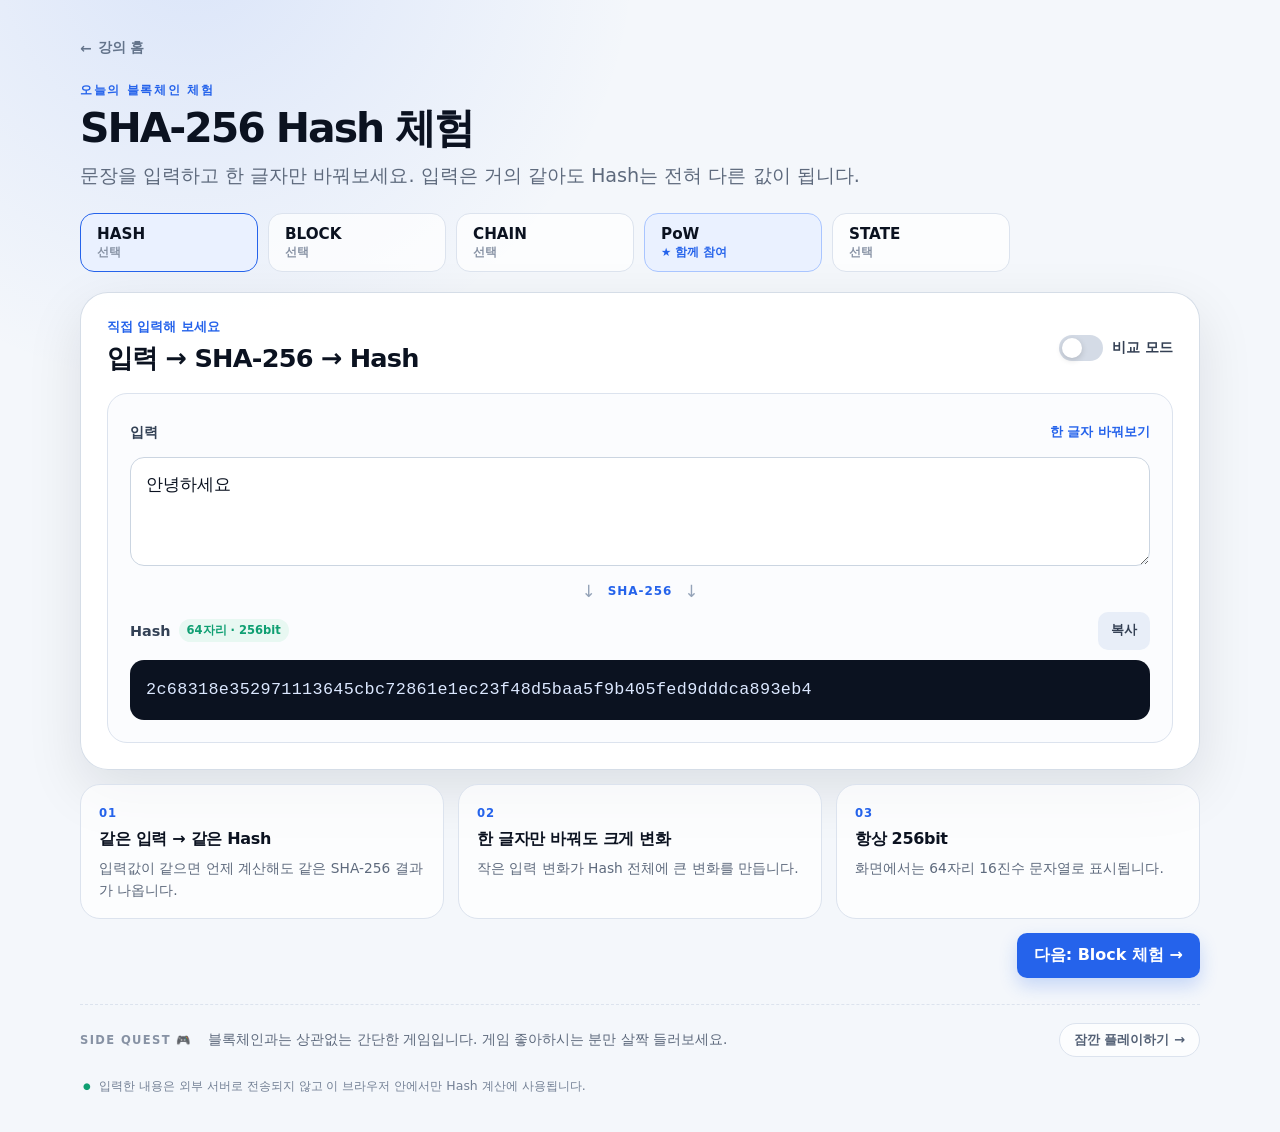
==== commit cb01b78b: "SIDE QUEST — 학생 체험 화면 맨 아래의 작은 옆길 강의 본편과 상관없는 게임 링크 하나를 낮은 무게로 둔다. 찾는 사람이 우연히 발견할 정도면 충분하다.  - 학생 화면" ====
--- a/experience/index.html
+++ b/experience/index.html
@@ -9,6 +9,23 @@
   <link rel="stylesheet" href="./styles.css" />
 </head>
 <body>
+  <!-- ============================================================
+       ReturnToLecture — 강의 화면에서 진입했을 때만 보이는 상단바.
+       ?return=L06 이 있을 때만 표시하고, 체험도구에 직접 접속한 경우에는
+       숨긴 상태를 유지한다. (app.js setupReturnBar)
+       ============================================================ -->
+  <div id="returnBar" class="return-bar" hidden>
+    <div class="return-bar-inner">
+      <a id="returnBack" class="return-back" href="../lecture/index.html">
+        <span aria-hidden="true">&larr;</span> 강의로 돌아가기
+      </a>
+      <span class="return-tag">강의 중 체험</span>
+      <a id="returnNext" class="return-next" href="../lecture/index.html">
+        강의 계속하기 <span aria-hidden="true">&rarr;</span>
+      </a>
+    </div>
+  </div>
+
   <main class="page-shell">
     <a class="home-link" href="../index.html">
       <span aria-hidden="true">←</span> 강의 홈
@@ -531,6 +548,16 @@
       </aside>
     </section>
 
+    <!-- 강의 본편과 상관없는 옆길. 학생 화면에서만 맨 아래에 작게 둔다.
+         메인 체험 Navigation 에는 넣지 않는다 (app.js 의 setupParticipant 에서 연다) -->
+    <aside id="sideQuest" class="side-quest" hidden>
+      <p class="side-quest-tag">SIDE QUEST <span aria-hidden="true">🎮</span></p>
+      <p class="side-quest-copy">블록체인과는 상관없는 간단한 게임입니다. 게임 좋아하시는 분만 살짝 들러보세요.</p>
+      <a class="side-quest-link" href="https://stacker.mrdion.kim" target="_blank" rel="noopener noreferrer">
+        잠깐 플레이하기 <span aria-hidden="true">→</span>
+      </a>
+    </aside>
+
     <footer class="privacy-note">
       <span aria-hidden="true">●</span>
       입력한 내용은 외부 서버로 전송되지 않고 이 브라우저 안에서만 Hash 계산에 사용됩니다.
@@ -538,6 +565,8 @@
   </main>
 
   <div id="toast" class="toast" role="status" aria-live="polite">Hash를 복사했습니다.</div>
+  <!-- Presenter 연결(같은 PC 의 강사 화면). 없어도 체험도구는 그대로 동작한다 -->
+  <script src="../lecture/lecture-sync.js"></script>
   <script src="./app.js"></script>
 </body>
 </html>
--- a/experience/styles.css
+++ b/experience/styles.css
@@ -1250,3 +1250,179 @@
   .manual-target-row { align-items: flex-start; flex-direction: column; gap: 4px; }
   .manual-data-summary { align-items: flex-start; flex-direction: column; }
 }
+
+/* ============================================================
+   ReturnToLecture — 강의에서 진입했을 때만 보이는 상단바
+   (?return=L06 이 있을 때 app.js 가 hidden 을 해제한다)
+   ============================================================ */
+
+.return-bar {
+  position: sticky;
+  top: 0;
+  z-index: 40;
+  border-bottom: 1px solid #bfd3f8;
+  background: rgba(234, 241, 255, .94);
+  backdrop-filter: saturate(150%) blur(8px);
+}
+.return-bar[hidden] { display: none; }
+
+.return-bar-inner {
+  display: flex;
+  align-items: center;
+  justify-content: space-between;
+  gap: 10px;
+  width: min(1120px, calc(100% - 28px));
+  margin: 0 auto;
+  padding: 9px 0;
+}
+
+.return-back,
+.return-next {
+  display: inline-flex;
+  align-items: center;
+  gap: 6px;
+  min-height: 42px;
+  padding: 9px 15px;
+  border-radius: 11px;
+  font-size: .88rem;
+  font-weight: 800;
+  text-decoration: none;
+  white-space: nowrap;
+  transition: background .15s ease, color .15s ease, box-shadow .15s ease;
+}
+
+.return-back {
+  border: 1px solid transparent;
+  color: var(--primary-deep);
+}
+.return-back:hover { background: rgba(255, 255, 255, .8); }
+
+/* 기본 흐름은 ‘강의 계속하기’다. 되돌아가기보다 시각적으로 앞에 둔다. */
+.return-next {
+  background: var(--primary);
+  color: #fff;
+  box-shadow: 0 8px 18px rgba(37, 99, 235, .22);
+}
+.return-next:hover { background: var(--primary-deep); }
+
+.return-tag {
+  flex: 0 1 auto;
+  color: #6b7c99;
+  font-size: .74rem;
+  font-weight: 900;
+  letter-spacing: .1em;
+  white-space: nowrap;
+}
+
+/* 상단바가 보이면 기존 ‘강의 홈’ 링크는 중복이므로 감춘다. */
+.has-return-bar .home-link { display: none; }
+.has-return-bar .page-shell { padding-top: 20px; }
+
+@media (max-width: 560px) {
+  .return-tag { display: none; }
+  .return-bar-inner { gap: 8px; }
+  .return-back,
+  .return-next { padding: 9px 12px; font-size: .84rem; }
+}
+
+/* ============================================================
+   학생 화면 — QR 로 직접 들어왔을 때 (participant)
+
+   번호 대신 오늘 쓸 체험 목록으로 보여준다.
+   다섯 개를 같은 무게로 두되, 함께 참여하는 PoW 만 눈에 띄게 한다.
+   ============================================================ */
+body.participant .learning-path {
+  grid-template-columns: repeat(5, minmax(0, 1fr));
+}
+
+body.participant .step {
+  flex-direction: column;
+  align-items: flex-start;
+  gap: 2px;
+  padding: 11px 16px;
+  border-radius: 14px;
+  text-decoration: none;
+}
+
+body.participant .step strong {
+  color: var(--ink);
+  font-size: .95rem;
+  font-weight: 800;
+}
+
+body.participant .step-note {
+  color: #8792a4;
+  font-size: .72rem;
+  font-style: normal;
+  font-weight: 700;
+}
+
+body.participant .step.together {
+  border-color: #a9c5ff;
+  background: var(--primary-soft);
+}
+
+body.participant .step.together .step-note { color: var(--primary); font-weight: 800; }
+body.participant .step.active { border-color: var(--primary); }
+
+/* 휴대폰에서는 두 줄로 */
+@media (max-width: 720px) {
+  body.participant .learning-path { grid-template-columns: repeat(3, minmax(0, 1fr)); gap: 8px; }
+  body.participant .step { padding: 9px 12px; }
+  body.participant .step strong { font-size: .88rem; }
+}
+
+/* ------------------------------------------------------------
+   SIDE QUEST — 강의 본편과 상관없는 옆길
+
+   다섯 체험보다 한 단계 낮은 무게로 둔다.
+   배너도, 애니메이션도, NEW 표시도 쓰지 않는다.
+   ------------------------------------------------------------ */
+/* class 선택자가 브라우저 기본 [hidden] 보다 세다. 숨김을 명시해 둔다 */
+.side-quest[hidden] { display: none; }
+
+.side-quest {
+  display: flex;
+  flex-wrap: wrap;
+  align-items: center;
+  gap: 8px 16px;
+  margin-top: 26px;
+  padding-top: 18px;
+  border-top: 1px dashed var(--line);
+}
+
+.side-quest-tag {
+  margin: 0;
+  color: #8792a4;
+  font-size: .72rem;
+  font-weight: 900;
+  letter-spacing: .12em;
+}
+
+.side-quest-copy {
+  flex: 1 1 260px;
+  margin: 0;
+  color: var(--muted);
+  font-size: .86rem;
+  line-height: 1.55;
+}
+
+.side-quest-link {
+  padding: 7px 14px;
+  border: 1px solid var(--line);
+  border-radius: 999px;
+  background: rgba(255, 255, 255, .72);
+  color: #546176;
+  font-size: .82rem;
+  font-weight: 700;
+  text-decoration: none;
+  white-space: nowrap;
+}
+
+.side-quest-link:hover { border-color: #b9c9e4; background: #fff; color: var(--ink); }
+.side-quest-link:focus-visible { outline: 3px solid var(--primary); outline-offset: 2px; }
+
+@media (max-width: 720px) {
+  .side-quest { gap: 6px 12px; margin-top: 20px; }
+  .side-quest-copy { flex-basis: 100%; font-size: .82rem; }
+}
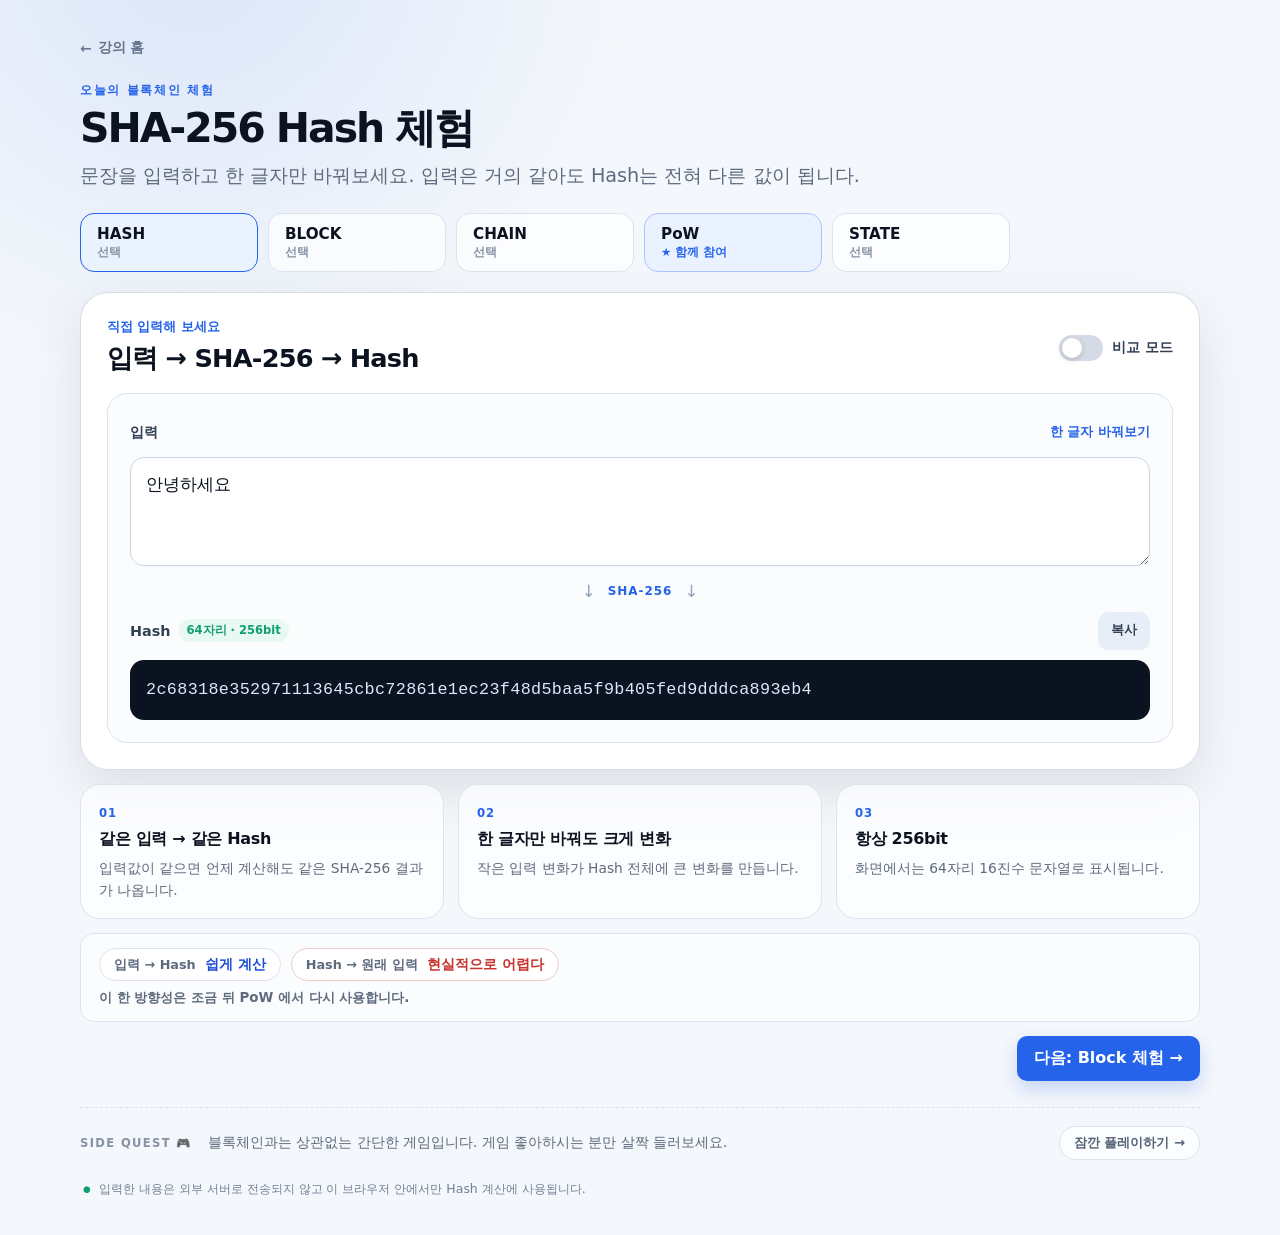
==== commit f7345b10: "Hash · Block · Chain · PoW 의 역할을 갈라 세운다 강의 구조를 뒤엎지 않는다. 지금까지 다섯 기술을 동급으로 늘어놓던 자리를 “각 기술이 어떤 문제에 답하는가" ====
--- a/experience/index.html
+++ b/experience/index.html
@@ -134,6 +134,16 @@
         </article>
       </section>
 
+      <!-- 한 방향성은 여기서 보여만 주고 끝내지 않는다. PoW 에서 다시 쓴다.
+           역산·brute force 같은 기능은 두지 않는다. 문장 한 줄이면 충분하다. -->
+      <aside class="oneway">
+        <ul class="oneway-pair">
+          <li><span class="oneway-k">입력 → Hash</span><strong class="oneway-v">쉽게 계산</strong></li>
+          <li class="is-hard"><span class="oneway-k">Hash → 원래 입력</span><strong class="oneway-v">현실적으로 어렵다</strong></li>
+        </ul>
+        <p class="oneway-note">이 한 방향성은 조금 뒤 PoW 에서 다시 사용합니다.</p>
+      </aside>
+
       <div class="next-step-row">
         <button class="primary-button" type="button" data-step="block">다음: Block 체험 <span aria-hidden="true">→</span></button>
       </div>
@@ -143,7 +153,7 @@
       <section class="tool-card block-tool" aria-labelledby="block-tool-title">
         <div class="tool-toolbar block-toolbar">
           <div>
-            <p class="section-kicker">여러 기록이 하나의 묶음이 되는 것을 확인하세요</p>
+            <p class="section-kicker">방금 Hash 체험을 여러 기록의 묶음으로 확장해 봅니다</p>
             <h2 id="block-tool-title">여러 거래 기록 + Block 정보 → Block Hash</h2>
           </div>
           <button id="resetBlock" class="secondary-button" type="button">초기화</button>
@@ -248,8 +258,8 @@
         </article>
         <article>
           <span class="lesson-number">03</span>
-          <h3>한 건만 바뀌어도 전체가 변화</h3>
-          <p>3번 거래를 5,000원에서 5,001원으로 바꾸면 Block Hash 전체가 달라집니다.</p>
+          <h3>Hash 체험의 확장</h3>
+          <p>거래 한 건이 달라지면 묶음 전체의 Hash 도 달라집니다. 아까 본 성질이 Block 에도 그대로 적용됩니다.</p>
         </article>
       </section>
 
@@ -361,6 +371,15 @@
         <div class="chain-instruction">
           <span class="instruction-number">1</span>
           <p><strong>Block #1의 거래를 1원만 바꿔보세요.</strong> Block #1의 Hash는 즉시 달라지지만, Block #2가 기억하고 있는 Previous Hash는 예전 값 그대로입니다.</p>
+        </div>
+
+        <!-- 연결이 깨진 뒤에만 나타난다. 과거를 바꾸는 방법을 가르치는 것이 아니라,
+             “그럼 뒤를 다시 계산하면?” 이라는 질문을 직접 보여주기 위한 자리다.
+             여기에는 PoW 계산을 넣지 않는다. 그 비용은 강의 본편(PoW)에서 다룬다. -->
+        <div class="chain-instruction chain-rebuild-row" id="chainRebuildRow" hidden>
+          <span class="instruction-number">2</span>
+          <p><strong>그럼 뒤 Block 을 다시 계산하면?</strong> 연결이 깨진 뒤의 Block 들을 새 Hash 에 맞춰 다시 계산해 봅니다.</p>
+          <button id="rebuildChain" class="secondary-button" type="button">뒤 Block 도 다시 계산해보기</button>
         </div>
       </section>
 
@@ -544,7 +563,7 @@
 
       <aside class="completion-note">
         <span aria-hidden="true">✓</span>
-        <div><strong>HASH → BLOCK → CHAIN → Proof of Work</strong><p>이제 네 단계를 직접 조작하며 블록체인의 핵심 구조를 한 흐름으로 체험했습니다.</p></div>
+        <div><strong>HASH → BLOCK → CHAIN → Proof of Work</strong><p>오늘 강의에서 다룰 네 가지 동작을 직접 조작해봤습니다. Distributed Ledger 와 Consensus 는 강의에서 이어집니다.</p></div>
       </aside>
     </section>
 
--- a/experience/styles.css
+++ b/experience/styles.css
@@ -611,6 +611,42 @@
 .chain-status strong { font-size: .94rem; }
 .chain-status p { margin: 2px 0 0; color: #557166; font-size: .8rem; line-height: 1.5; }
 .chain-status.broken p { color: #795b3c; }
+
+/* 뒤 Block 을 다시 계산한 상태 — 정상도 아니고 깨진 것도 아니다.
+   “맞출 수는 있다. 대신 다시 해야 했다”는 자리라 파란 계열로 따로 둔다 */
+.chain-status.rebuilt { border-color: #bfd3f8; background: var(--primary-soft); }
+.chain-status.rebuilt .chain-status-icon { color: var(--primary); }
+.chain-status.rebuilt p { color: #45556f; }
+
+.chain-rebuild-row { align-items: center; }
+.chain-rebuild-row[hidden] { display: none; }
+.chain-rebuild-row .secondary-button { flex: none; margin-left: auto; }
+
+/* Hash 한 방향성 — 기능이 아니라 안내 한 줄 */
+.oneway {
+  display: grid;
+  gap: 8px;
+  margin-top: 14px;
+  padding: 14px 18px;
+  border: 1px solid var(--line);
+  border-radius: 14px;
+  background: #fbfcfe;
+}
+.oneway-pair { display: flex; flex-wrap: wrap; gap: 10px; margin: 0; padding: 0; list-style: none; }
+.oneway-pair li {
+  display: flex;
+  align-items: baseline;
+  gap: 9px;
+  padding: 6px 14px;
+  border: 1px solid var(--line);
+  border-radius: 999px;
+  background: #fff;
+}
+.oneway-pair .oneway-k { color: var(--muted); font-size: .8rem; font-weight: 800; }
+.oneway-pair .oneway-v { color: var(--primary-deep); font-size: .9rem; font-weight: 900; }
+.oneway-pair li.is-hard { border-color: #efcbc7; }
+.oneway-pair li.is-hard .oneway-v { color: #c8352f; }
+.oneway-note { margin: 0; color: var(--muted); font-size: .84rem; font-weight: 700; }
 
 .chain-formula {
   display: flex;
